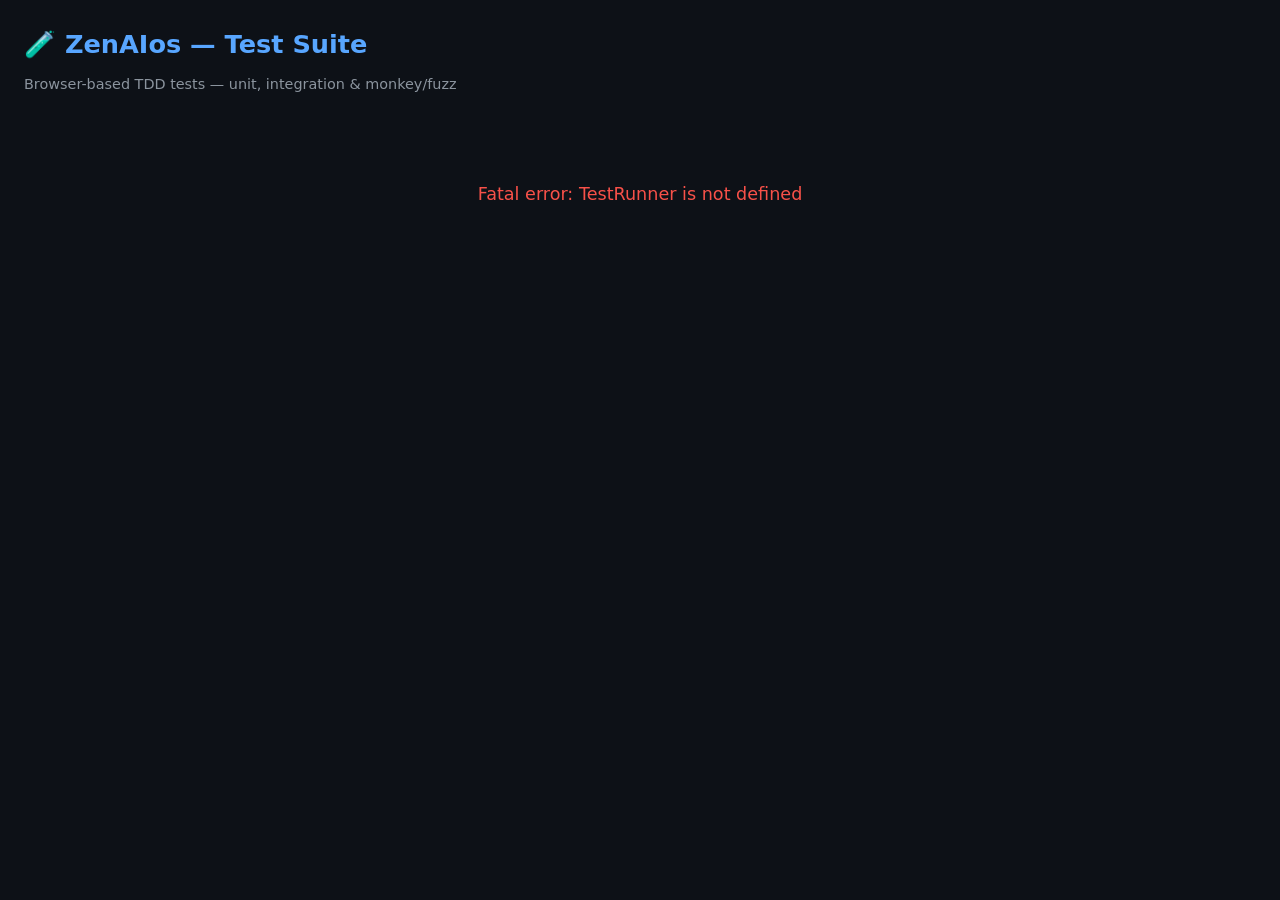
==== swarm/tests/index.html @ 8b40e392 "initial: LLM test bed with swarm bridge, benchmark dashboard, and 48-test suite" ====
<!DOCTYPE html>
<html lang="en">
<head>
    <meta charset="UTF-8">
    <meta name="viewport" content="width=device-width, initial-scale=1.0">
    <title>ZenAIos — Test Suite</title>
    <style>
        * { box-sizing: border-box; margin: 0; padding: 0; }
        body {
            font-family: 'Segoe UI', system-ui, sans-serif;
            background: #0d1117;
            color: #c9d1d9;
            padding: 24px;
            line-height: 1.6;
        }
        h1 {
            font-size: 1.6rem;
            color: #58a6ff;
            margin-bottom: 8px;
        }
        .subtitle {
            color: #8b949e;
            margin-bottom: 24px;
            font-size: 0.9rem;
        }
        /* Summary bar */
        .test-summary {
            display: flex;
            gap: 18px;
            align-items: center;
            padding: 14px 20px;
            border-radius: 8px;
            font-weight: 600;
            font-size: 1rem;
            margin-bottom: 24px;
        }
        .test-summary.passed { background: #0d2818; border: 1px solid #238636; }
        .test-summary.failed { background: #2d1118; border: 1px solid #da3633; }
        .test-count { color: #3fb950; }
        .test-count.fail { color: #f85149; }
        .test-count.skip { color: #8b949e; }
        .test-time { color: #8b949e; margin-left: auto; }
        /* Suites */
        .test-suite {
            background: #161b22;
            border: 1px solid #30363d;
            border-radius: 8px;
            margin-bottom: 16px;
            overflow: hidden;
        }
        .suite-header {
            padding: 10px 16px;
            font-size: 0.95rem;
            border-bottom: 1px solid #30363d;
            cursor: pointer;
            user-select: none;
        }
        .suite-header.passed { color: #3fb950; }
        .suite-header.failed { color: #f85149; }
        .test-row {
            padding: 6px 16px 6px 28px;
            display: flex;
            align-items: baseline;
            gap: 8px;
            font-size: 0.85rem;
            border-bottom: 1px solid #21262d;
        }
        .test-row:last-child { border-bottom: none; }
        .test-row.passed .test-icon { color: #3fb950; }
        .test-row.failed .test-icon { color: #f85149; }
        .test-row.skipped .test-icon { color: #8b949e; }
        .test-row.skipped .test-name { color: #8b949e; text-decoration: line-through; }
        .test-icon { font-weight: bold; min-width: 16px; }
        .test-name { flex: 1; }
        .test-ms { color: #484f58; font-size: 0.8rem; }
        .test-error {
            color: #f85149;
            background: #2d1118;
            padding: 6px 12px;
            margin: 4px 16px 8px 28px;
            border-radius: 4px;
            font-family: monospace;
            font-size: 0.8rem;
            white-space: pre-wrap;
            word-break: break-word;
        }
        #loading {
            text-align: center;
            padding: 60px 0;
            color: #58a6ff;
            font-size: 1.1rem;
        }
        #loading .spinner {
            display: inline-block;
            width: 24px;
            height: 24px;
            border: 3px solid #30363d;
            border-top-color: #58a6ff;
            border-radius: 50%;
            animation: spin 0.8s linear infinite;
            vertical-align: middle;
            margin-right: 10px;
        }
        @keyframes spin { to { transform: rotate(360deg); } }
    </style>
</head>
<body>
    <h1>🧪 ZenAIos — Test Suite</h1>
    <p class="subtitle">Browser-based TDD tests — unit, integration &amp; monkey/fuzz</p>

    <div id="loading"><span class="spinner"></span> Running tests…</div>
    <div id="test-results"></div>

    <!-- 1. Load project dependencies (pure logic only, no DOM-dependent files) -->
    <script src="../i18n.js"></script>
    <script src="../logic.js"></script>
    <script src="../chat.js"></script>
    <script src="../data-sync.js"></script>

    <!-- 2. Load test framework -->
    <script src="test-runner.js"></script>

    <!-- 3. Load test suites -->
    <script src="test-data.js"></script>
    <script src="test-i18n.js"></script>
    <script src="test-i18n-completeness.js"></script>
    <script src="test-app-logic.js"></script>
    <script src="test-auth.js"></script>
    <script src="test-integration.js"></script>
    <script src="test-integration-advanced.js"></script>
    <script src="test-monkey.js"></script>
    <script src="test-chat.js"></script>
    <script src="test-chat-monkey.js"></script>
    <script src="test-chat-helpers.js"></script>
    <script src="test-datasync.js"></script>
    <script src="test-monkey-async.js"></script>
    <script src="test-swarm.js"></script>
    <script src="test-swarm-post.js"></script>
    <script src="test-swarm-monkey.js"></script>

    <!-- 4. Run all tests -->
    <script>
        (async function () {
            try {
                var results = await TestRunner.runAll();
                document.getElementById('loading').style.display = 'none';
                document.title = (results.failed > 0
                    ? '✗ ' + results.failed + ' FAILED'
                    : '✓ ALL PASSED') + ' — ZenAIos Tests';
            } catch (e) {
                document.getElementById('loading').innerHTML =
                    '<span style="color:#f85149;">Fatal error: ' + e.message + '</span>';
                console.error('Test runner fatal error:', e);
            }
        })();
    </script>
</body>
</html>
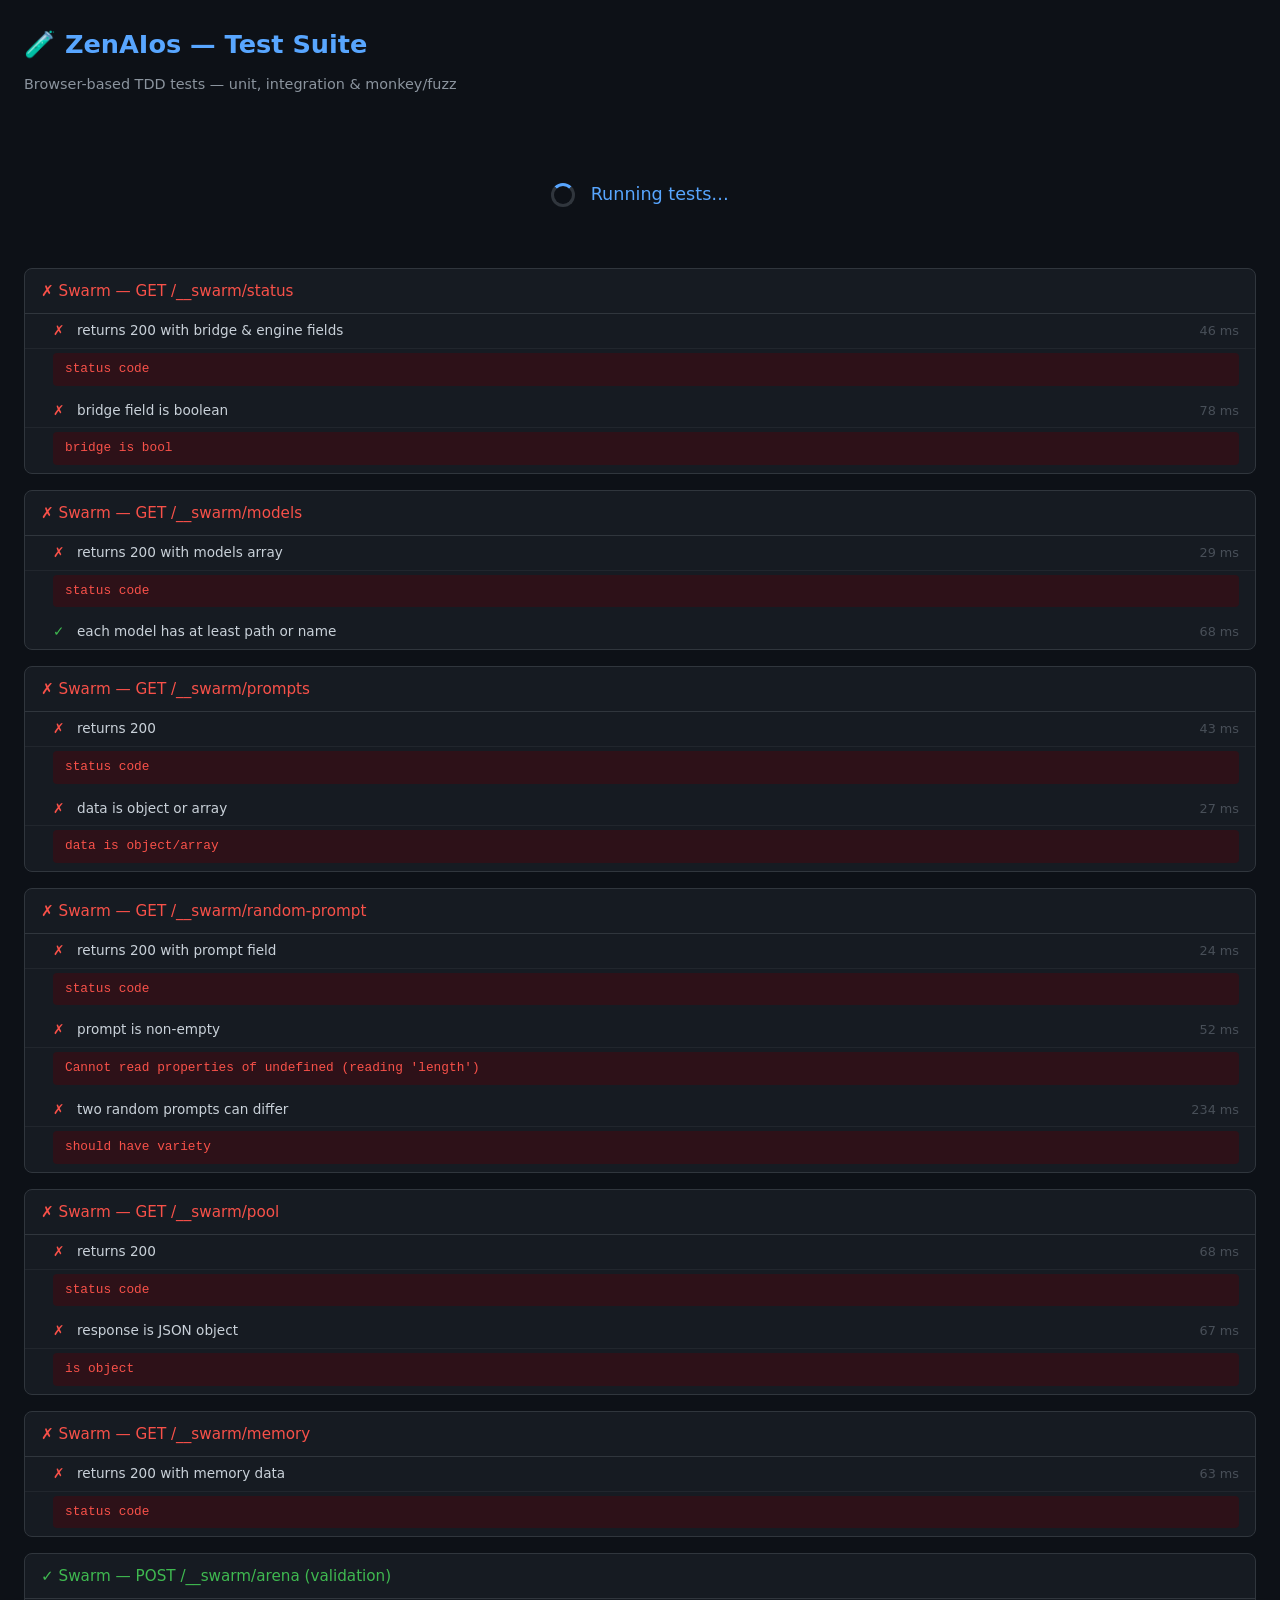
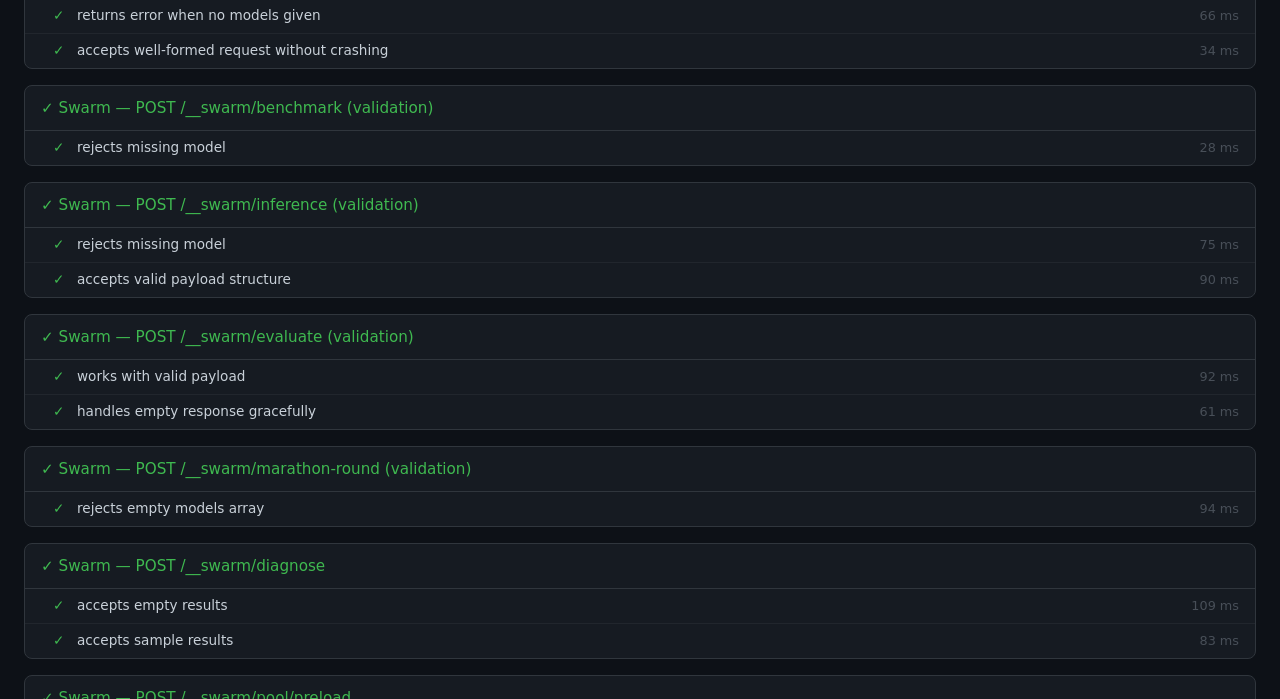
==== commit 382958fa: "Fix browser test failures, add test tooling, update docs - Add CORS header (Access-Control-Allow-Ori" ====
--- a/swarm/tests/index.html
+++ b/swarm/tests/index.html
@@ -112,28 +112,13 @@
     <div id="test-results"></div>
 
     <!-- 1. Load project dependencies (pure logic only, no DOM-dependent files) -->
-    <script src="../i18n.js"></script>
-    <script src="../logic.js"></script>
     <script src="../chat.js"></script>
-    <script src="../data-sync.js"></script>
 
     <!-- 2. Load test framework -->
     <script src="test-runner.js"></script>
 
     <!-- 3. Load test suites -->
-    <script src="test-data.js"></script>
-    <script src="test-i18n.js"></script>
-    <script src="test-i18n-completeness.js"></script>
-    <script src="test-app-logic.js"></script>
-    <script src="test-auth.js"></script>
-    <script src="test-integration.js"></script>
-    <script src="test-integration-advanced.js"></script>
-    <script src="test-monkey.js"></script>
     <script src="test-chat.js"></script>
-    <script src="test-chat-monkey.js"></script>
-    <script src="test-chat-helpers.js"></script>
-    <script src="test-datasync.js"></script>
-    <script src="test-monkey-async.js"></script>
     <script src="test-swarm.js"></script>
     <script src="test-swarm-post.js"></script>
     <script src="test-swarm-monkey.js"></script>
